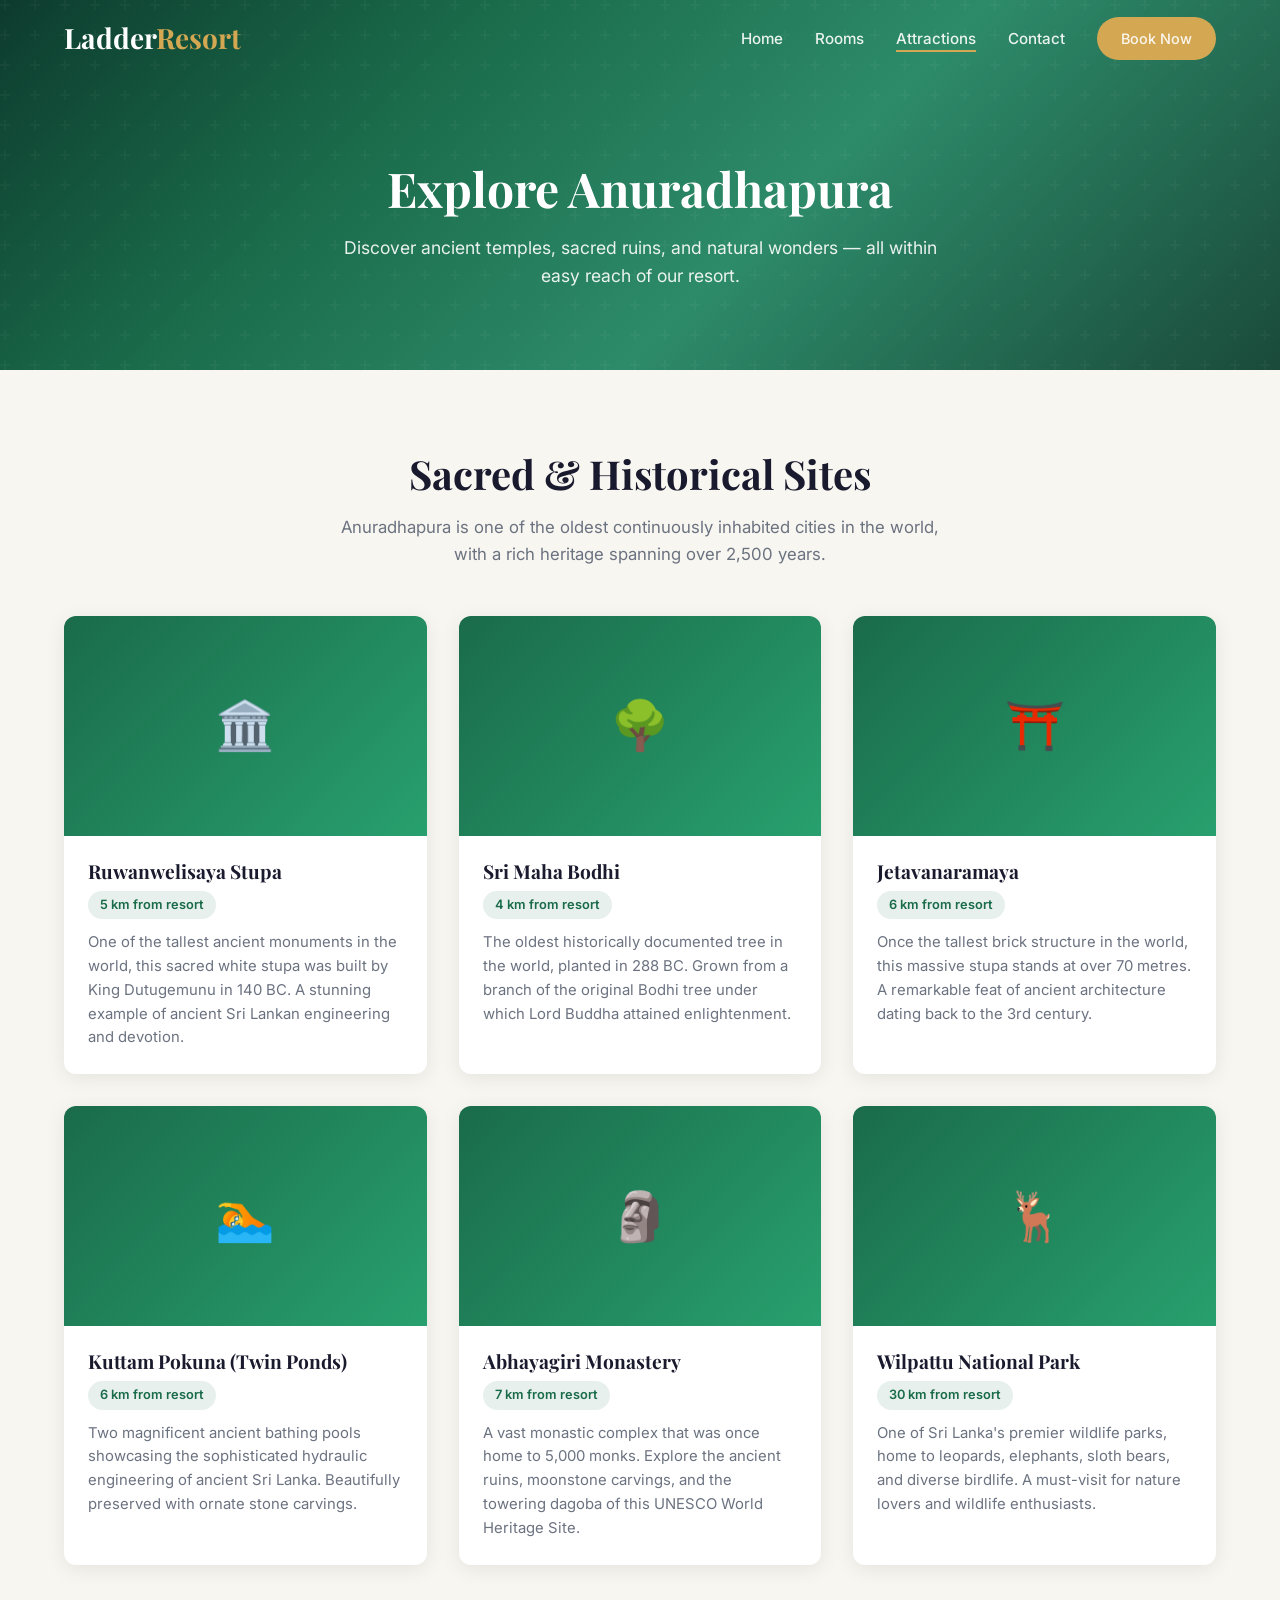
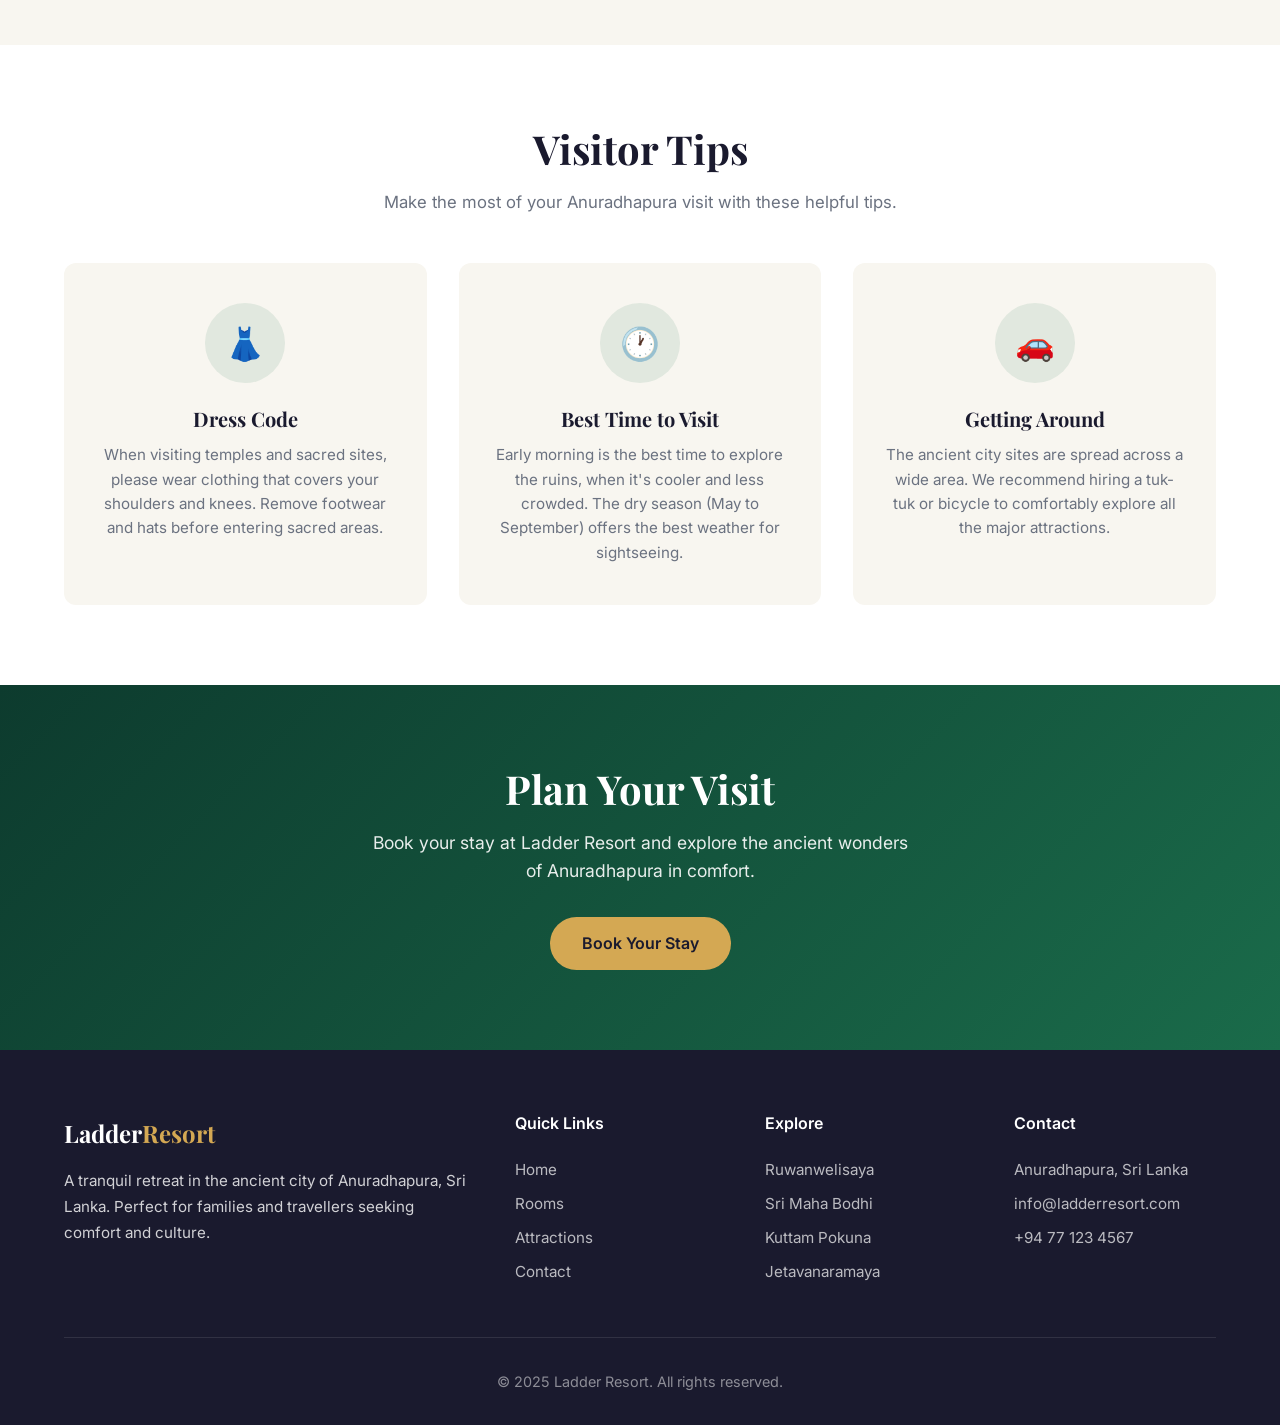
==== attractions.html @ e554f152 "Create complete resort website with homepage, rooms, attractions, and contact pages Co-authored-by: " ====
<!DOCTYPE html>
<html lang="en">
<head>
  <meta charset="UTF-8">
  <meta name="viewport" content="width=device-width, initial-scale=1.0">
  <title>Local Attractions | Ladder Resort - Anuradhapura</title>
  <meta name="description" content="Explore the ancient wonders of Anuradhapura. Discover sacred temples, historic ruins, and natural beauty near Ladder Resort.">
  <link rel="preconnect" href="https://fonts.googleapis.com">
  <link rel="preconnect" href="https://fonts.gstatic.com" crossorigin>
  <link href="https://fonts.googleapis.com/css2?family=Inter:wght@400;500;600;700&family=Playfair+Display:wght@400;600;700&display=swap" rel="stylesheet">
  <link rel="stylesheet" href="css/styles.css">
</head>
<body>

  <div class="nav-overlay"></div>

  <!-- Header -->
  <header class="header">
    <div class="container">
      <a href="index.html" class="logo">Ladder<span>Resort</span></a>
      <nav>
        <ul class="nav-links">
          <li><a href="index.html">Home</a></li>
          <li><a href="rooms.html">Rooms</a></li>
          <li><a href="attractions.html" class="active">Attractions</a></li>
          <li><a href="contact.html">Contact</a></li>
          <li><a href="contact.html" class="btn btn-accent">Book Now</a></li>
        </ul>
      </nav>
      <button class="nav-toggle" aria-label="Toggle navigation">
        <span></span>
        <span></span>
        <span></span>
      </button>
    </div>
  </header>

  <!-- Page Hero -->
  <section class="page-hero">
    <div class="hero-bg"></div>
    <div class="container">
      <h1>Explore Anuradhapura</h1>
      <p>Discover ancient temples, sacred ruins, and natural wonders — all within easy reach of our resort.</p>
    </div>
  </section>

  <!-- Attractions Section -->
  <section class="attractions">
    <div class="container">
      <h2 class="section-title">Sacred & Historical Sites</h2>
      <p class="section-subtitle">Anuradhapura is one of the oldest continuously inhabited cities in the world, with a rich heritage spanning over 2,500 years.</p>

      <div class="attractions-grid">
        <div class="attraction-card animate-on-scroll">
          <div class="attraction-img">🏛️</div>
          <div class="attraction-info">
            <h3>Ruwanwelisaya Stupa</h3>
            <span class="attraction-distance">5 km from resort</span>
            <p>One of the tallest ancient monuments in the world, this sacred white stupa was built by King Dutugemunu in 140 BC. A stunning example of ancient Sri Lankan engineering and devotion.</p>
          </div>
        </div>

        <div class="attraction-card animate-on-scroll">
          <div class="attraction-img">🌳</div>
          <div class="attraction-info">
            <h3>Sri Maha Bodhi</h3>
            <span class="attraction-distance">4 km from resort</span>
            <p>The oldest historically documented tree in the world, planted in 288 BC. Grown from a branch of the original Bodhi tree under which Lord Buddha attained enlightenment.</p>
          </div>
        </div>

        <div class="attraction-card animate-on-scroll">
          <div class="attraction-img">⛩️</div>
          <div class="attraction-info">
            <h3>Jetavanaramaya</h3>
            <span class="attraction-distance">6 km from resort</span>
            <p>Once the tallest brick structure in the world, this massive stupa stands at over 70 metres. A remarkable feat of ancient architecture dating back to the 3rd century.</p>
          </div>
        </div>

        <div class="attraction-card animate-on-scroll">
          <div class="attraction-img">🏊</div>
          <div class="attraction-info">
            <h3>Kuttam Pokuna (Twin Ponds)</h3>
            <span class="attraction-distance">6 km from resort</span>
            <p>Two magnificent ancient bathing pools showcasing the sophisticated hydraulic engineering of ancient Sri Lanka. Beautifully preserved with ornate stone carvings.</p>
          </div>
        </div>

        <div class="attraction-card animate-on-scroll">
          <div class="attraction-img">🗿</div>
          <div class="attraction-info">
            <h3>Abhayagiri Monastery</h3>
            <span class="attraction-distance">7 km from resort</span>
            <p>A vast monastic complex that was once home to 5,000 monks. Explore the ancient ruins, moonstone carvings, and the towering dagoba of this UNESCO World Heritage Site.</p>
          </div>
        </div>

        <div class="attraction-card animate-on-scroll">
          <div class="attraction-img">🦌</div>
          <div class="attraction-info">
            <h3>Wilpattu National Park</h3>
            <span class="attraction-distance">30 km from resort</span>
            <p>One of Sri Lanka's premier wildlife parks, home to leopards, elephants, sloth bears, and diverse birdlife. A must-visit for nature lovers and wildlife enthusiasts.</p>
          </div>
        </div>
      </div>
    </div>
  </section>

  <!-- Practical Tips Section -->
  <section class="amenities">
    <div class="container">
      <h2 class="section-title">Visitor Tips</h2>
      <p class="section-subtitle">Make the most of your Anuradhapura visit with these helpful tips.</p>
      <div class="amenities-grid">
        <div class="amenity-card animate-on-scroll">
          <div class="amenity-icon">👗</div>
          <h3>Dress Code</h3>
          <p>When visiting temples and sacred sites, please wear clothing that covers your shoulders and knees. Remove footwear and hats before entering sacred areas.</p>
        </div>
        <div class="amenity-card animate-on-scroll">
          <div class="amenity-icon">🕐</div>
          <h3>Best Time to Visit</h3>
          <p>Early morning is the best time to explore the ruins, when it's cooler and less crowded. The dry season (May to September) offers the best weather for sightseeing.</p>
        </div>
        <div class="amenity-card animate-on-scroll">
          <div class="amenity-icon">🚗</div>
          <h3>Getting Around</h3>
          <p>The ancient city sites are spread across a wide area. We recommend hiring a tuk-tuk or bicycle to comfortably explore all the major attractions.</p>
        </div>
      </div>
    </div>
  </section>

  <!-- CTA -->
  <section style="background:linear-gradient(135deg,#0d3b2e,#1a6b4a);color:white;text-align:center;padding:5rem 0;">
    <div class="container">
      <h2 style="color:white;margin-bottom:1rem;">Plan Your Visit</h2>
      <p style="max-width:550px;margin:0 auto 2rem;opacity:0.9;font-size:1.1rem;">Book your stay at Ladder Resort and explore the ancient wonders of Anuradhapura in comfort.</p>
      <a href="contact.html" class="btn btn-accent">Book Your Stay</a>
    </div>
  </section>

  <!-- Footer -->
  <footer class="footer">
    <div class="container">
      <div class="footer-grid">
        <div class="footer-brand">
          <a href="index.html" class="logo">Ladder<span>Resort</span></a>
          <p>A tranquil retreat in the ancient city of Anuradhapura, Sri Lanka. Perfect for families and travellers seeking comfort and culture.</p>
        </div>
        <div>
          <h4>Quick Links</h4>
          <ul class="footer-links">
            <li><a href="index.html">Home</a></li>
            <li><a href="rooms.html">Rooms</a></li>
            <li><a href="attractions.html">Attractions</a></li>
            <li><a href="contact.html">Contact</a></li>
          </ul>
        </div>
        <div>
          <h4>Explore</h4>
          <ul class="footer-links">
            <li><a href="attractions.html">Ruwanwelisaya</a></li>
            <li><a href="attractions.html">Sri Maha Bodhi</a></li>
            <li><a href="attractions.html">Kuttam Pokuna</a></li>
            <li><a href="attractions.html">Jetavanaramaya</a></li>
          </ul>
        </div>
        <div>
          <h4>Contact</h4>
          <ul class="footer-links">
            <li><a href="contact.html">Anuradhapura, Sri Lanka</a></li>
            <li><a href="mailto:info@ladderresort.com">info@ladderresort.com</a></li>
            <li><a href="tel:+94771234567">+94 77 123 4567</a></li>
          </ul>
        </div>
      </div>
      <div class="footer-bottom">
        <p>&copy; 2025 Ladder Resort. All rights reserved.</p>
      </div>
    </div>
  </footer>

  <script src="js/main.js"></script>
</body>
</html>
---- css/styles.css ----
/* ===== CSS Variables & Reset ===== */
:root {
  --primary: #1a6b4a;
  --primary-light: #28a06e;
  --accent: #d4a853;
  --accent-light: #f0d48a;
  --dark: #1a1a2e;
  --dark-light: #2d2d44;
  --light: #f8f6f0;
  --white: #ffffff;
  --gray: #6b7280;
  --gray-light: #e5e7eb;
  --shadow: 0 4px 20px rgba(0, 0, 0, 0.08);
  --shadow-lg: 0 10px 40px rgba(0, 0, 0, 0.12);
  --radius: 12px;
  --transition: 0.3s ease;
  --font-heading: 'Playfair Display', Georgia, serif;
  --font-body: 'Inter', -apple-system, BlinkMacSystemFont, sans-serif;
}

*,
*::before,
*::after {
  margin: 0;
  padding: 0;
  box-sizing: border-box;
}

html {
  scroll-behavior: smooth;
  font-size: 16px;
}

body {
  font-family: var(--font-body);
  color: var(--dark);
  line-height: 1.6;
  background-color: var(--light);
  overflow-x: hidden;
}

img {
  max-width: 100%;
  height: auto;
  display: block;
}

a {
  text-decoration: none;
  color: inherit;
  transition: color var(--transition);
}

ul {
  list-style: none;
}

.container {
  max-width: 1200px;
  margin: 0 auto;
  padding: 0 1.5rem;
}

/* ===== Typography ===== */
h1, h2, h3, h4 {
  font-family: var(--font-heading);
  line-height: 1.2;
}

h1 { font-size: 3.5rem; }
h2 { font-size: 2.5rem; }
h3 { font-size: 1.5rem; }
h4 { font-size: 1.25rem; }

.section-title {
  text-align: center;
  margin-bottom: 1rem;
  color: var(--dark);
}

.section-subtitle {
  text-align: center;
  color: var(--gray);
  max-width: 600px;
  margin: 0 auto 3rem;
  font-size: 1.05rem;
}

/* ===== Buttons ===== */
.btn {
  display: inline-block;
  padding: 0.85rem 2rem;
  border-radius: 50px;
  font-weight: 600;
  font-size: 1rem;
  cursor: pointer;
  transition: all var(--transition);
  border: none;
  font-family: var(--font-body);
}

.btn-primary {
  background: var(--primary);
  color: var(--white);
}

.btn-primary:hover {
  background: var(--primary-light);
  transform: translateY(-2px);
  box-shadow: 0 6px 20px rgba(26, 107, 74, 0.3);
}

.btn-accent {
  background: var(--accent);
  color: var(--dark);
}

.btn-accent:hover {
  background: var(--accent-light);
  transform: translateY(-2px);
  box-shadow: 0 6px 20px rgba(212, 168, 83, 0.3);
}

.btn-outline {
  background: transparent;
  color: var(--white);
  border: 2px solid var(--white);
}

.btn-outline:hover {
  background: var(--white);
  color: var(--dark);
}

/* ===== Header & Navigation ===== */
.header {
  position: fixed;
  top: 0;
  left: 0;
  width: 100%;
  z-index: 1000;
  padding: 1rem 0;
  transition: all var(--transition);
}

.header.scrolled {
  background: rgba(255, 255, 255, 0.97);
  box-shadow: var(--shadow);
  padding: 0.6rem 0;
}

.header .container {
  display: flex;
  justify-content: space-between;
  align-items: center;
}

.logo {
  font-family: var(--font-heading);
  font-size: 1.75rem;
  font-weight: 700;
  color: var(--white);
  transition: color var(--transition);
}

.logo span {
  color: var(--accent);
}

.header.scrolled .logo {
  color: var(--dark);
}

.nav-links {
  display: flex;
  gap: 2rem;
  align-items: center;
}

.nav-links a {
  color: rgba(255, 255, 255, 0.9);
  font-weight: 500;
  font-size: 0.95rem;
  position: relative;
  padding: 0.25rem 0;
}

.nav-links a::after {
  content: '';
  position: absolute;
  bottom: 0;
  left: 0;
  width: 0;
  height: 2px;
  background: var(--accent);
  transition: width var(--transition);
}

.nav-links a:hover::after,
.nav-links a.active::after {
  width: 100%;
}

.header.scrolled .nav-links a {
  color: var(--dark);
}

.nav-links .btn {
  padding: 0.6rem 1.5rem;
  font-size: 0.9rem;
}

/* Mobile Nav Toggle */
.nav-toggle {
  display: none;
  flex-direction: column;
  gap: 5px;
  cursor: pointer;
  padding: 4px;
  background: none;
  border: none;
}

.nav-toggle span {
  width: 26px;
  height: 3px;
  background: var(--white);
  border-radius: 3px;
  transition: all var(--transition);
}

.header.scrolled .nav-toggle span {
  background: var(--dark);
}

/* ===== Hero Section ===== */
.hero {
  position: relative;
  min-height: 100vh;
  display: flex;
  align-items: center;
  justify-content: center;
  text-align: center;
  color: var(--white);
  overflow: hidden;
}

.hero-bg {
  position: absolute;
  inset: 0;
  background: linear-gradient(135deg, #0d3b2e 0%, #1a6b4a 30%, #2d8b6a 60%, #1a4a3a 100%);
  z-index: -2;
}

.hero-bg::after {
  content: '';
  position: absolute;
  inset: 0;
  background: url("data:image/svg+xml,%3Csvg width='60' height='60' viewBox='0 0 60 60' xmlns='http://www.w3.org/2000/svg'%3E%3Cg fill='none' fill-rule='evenodd'%3E%3Cg fill='%23ffffff' fill-opacity='0.03'%3E%3Cpath d='M36 34v-4h-2v4h-4v2h4v4h2v-4h4v-2h-4zm0-30V0h-2v4h-4v2h4v4h2V6h4V4h-4zM6 34v-4H4v4H0v2h4v4h2v-4h4v-2H6zM6 4V0H4v4H0v2h4v4h2V6h4V4H6z'/%3E%3C/g%3E%3C/g%3E%3C/svg%3E");
}

.hero-content {
  position: relative;
  z-index: 1;
  max-width: 800px;
  padding: 0 1.5rem;
}

.hero-badge {
  display: inline-block;
  padding: 0.4rem 1.2rem;
  background: rgba(212, 168, 83, 0.2);
  border: 1px solid var(--accent);
  border-radius: 50px;
  color: var(--accent);
  font-size: 0.85rem;
  font-weight: 600;
  letter-spacing: 2px;
  text-transform: uppercase;
  margin-bottom: 1.5rem;
}

.hero h1 {
  margin-bottom: 1.5rem;
  font-size: 3.5rem;
  text-shadow: 0 2px 10px rgba(0, 0, 0, 0.2);
}

.hero p {
  font-size: 1.2rem;
  opacity: 0.9;
  margin-bottom: 2.5rem;
  max-width: 600px;
  margin-left: auto;
  margin-right: auto;
}

.hero-buttons {
  display: flex;
  gap: 1rem;
  justify-content: center;
  flex-wrap: wrap;
}

/* Decorative palm leaves */
.hero-decor {
  position: absolute;
  bottom: -2px;
  left: 0;
  width: 100%;
  z-index: 1;
}

.hero-decor svg {
  display: block;
  width: 100%;
  height: auto;
}

/* ===== Page Hero (inner pages) ===== */
.page-hero {
  position: relative;
  padding: 10rem 0 5rem;
  text-align: center;
  color: var(--white);
  overflow: hidden;
}

.page-hero .hero-bg {
  z-index: -1;
}

.page-hero h1 {
  font-size: 3rem;
  margin-bottom: 1rem;
}

.page-hero p {
  font-size: 1.1rem;
  opacity: 0.9;
  max-width: 600px;
  margin: 0 auto;
}

/* ===== Section ===== */
section {
  padding: 5rem 0;
}

/* ===== About / Overview Section ===== */
.about {
  background: var(--white);
}

.about-grid {
  display: grid;
  grid-template-columns: 1fr 1fr;
  gap: 4rem;
  align-items: center;
}

.about-image {
  position: relative;
  border-radius: var(--radius);
  overflow: hidden;
  box-shadow: var(--shadow-lg);
}

.about-image img {
  width: 100%;
  height: 400px;
  object-fit: cover;
}

.about-image .accent-border {
  position: absolute;
  top: -15px;
  left: -15px;
  width: 100%;
  height: 100%;
  border: 3px solid var(--accent);
  border-radius: var(--radius);
  z-index: -1;
}

.about-text h2 {
  margin-bottom: 1.5rem;
  color: var(--dark);
}

.about-text p {
  color: var(--gray);
  margin-bottom: 1.5rem;
  font-size: 1.05rem;
}

.about-features {
  display: grid;
  grid-template-columns: 1fr 1fr;
  gap: 1rem;
  margin-top: 2rem;
}

.about-feature {
  display: flex;
  align-items: center;
  gap: 0.75rem;
}

.about-feature .icon {
  width: 40px;
  height: 40px;
  background: rgba(26, 107, 74, 0.1);
  border-radius: 50%;
  display: flex;
  align-items: center;
  justify-content: center;
  flex-shrink: 0;
  color: var(--primary);
  font-size: 1.1rem;
}

.about-feature span {
  font-weight: 500;
  font-size: 0.95rem;
}

/* ===== Room Section ===== */
.rooms {
  background: var(--light);
}

.room-card {
  background: var(--white);
  border-radius: var(--radius);
  overflow: hidden;
  box-shadow: var(--shadow);
  max-width: 900px;
  margin: 0 auto;
}

.room-gallery {
  position: relative;
  height: 450px;
  overflow: hidden;
}

.room-gallery img {
  width: 100%;
  height: 100%;
  object-fit: cover;
  position: absolute;
  top: 0;
  left: 0;
  opacity: 0;
  transition: opacity 0.6s ease;
}

.room-gallery img.active {
  opacity: 1;
}

.gallery-nav {
  position: absolute;
  bottom: 1.5rem;
  left: 50%;
  transform: translateX(-50%);
  display: flex;
  gap: 0.5rem;
  z-index: 2;
}

.gallery-dot {
  width: 12px;
  height: 12px;
  border-radius: 50%;
  background: rgba(255, 255, 255, 0.5);
  border: 2px solid var(--white);
  cursor: pointer;
  transition: all var(--transition);
}

.gallery-dot.active {
  background: var(--accent);
  border-color: var(--accent);
}

.gallery-arrow {
  position: absolute;
  top: 50%;
  transform: translateY(-50%);
  width: 44px;
  height: 44px;
  background: rgba(255, 255, 255, 0.9);
  border: none;
  border-radius: 50%;
  cursor: pointer;
  display: flex;
  align-items: center;
  justify-content: center;
  font-size: 1.2rem;
  color: var(--dark);
  z-index: 2;
  transition: all var(--transition);
  box-shadow: 0 2px 8px rgba(0, 0, 0, 0.15);
}

.gallery-arrow:hover {
  background: var(--white);
  transform: translateY(-50%) scale(1.05);
}

.gallery-arrow.prev {
  left: 1rem;
}

.gallery-arrow.next {
  right: 1rem;
}

.room-info {
  padding: 2.5rem;
}

.room-info h3 {
  font-size: 1.75rem;
  margin-bottom: 0.5rem;
}

.room-price {
  color: var(--primary);
  font-size: 1.1rem;
  font-weight: 600;
  margin-bottom: 1.5rem;
}

.room-info p {
  color: var(--gray);
  margin-bottom: 1.5rem;
  font-size: 1.05rem;
}

.room-amenities {
  display: flex;
  flex-wrap: wrap;
  gap: 1rem;
  margin-bottom: 2rem;
}

.room-amenity {
  display: flex;
  align-items: center;
  gap: 0.5rem;
  padding: 0.5rem 1rem;
  background: var(--light);
  border-radius: 50px;
  font-size: 0.9rem;
  font-weight: 500;
}

.room-amenity .icon {
  color: var(--primary);
}

/* ===== Amenities Section ===== */
.amenities {
  background: var(--white);
}

.amenities-grid {
  display: grid;
  grid-template-columns: repeat(3, 1fr);
  gap: 2rem;
}

.amenity-card {
  text-align: center;
  padding: 2.5rem 2rem;
  background: var(--light);
  border-radius: var(--radius);
  transition: all var(--transition);
}

.amenity-card:hover {
  transform: translateY(-5px);
  box-shadow: var(--shadow);
}

.amenity-icon {
  width: 80px;
  height: 80px;
  background: rgba(26, 107, 74, 0.1);
  border-radius: 50%;
  display: flex;
  align-items: center;
  justify-content: center;
  margin: 0 auto 1.5rem;
  font-size: 2rem;
  color: var(--primary);
}

.amenity-card h3 {
  margin-bottom: 0.75rem;
  font-size: 1.25rem;
}

.amenity-card p {
  color: var(--gray);
  font-size: 0.95rem;
}

/* ===== Attractions Section ===== */
.attractions {
  background: var(--light);
}

.attractions-grid {
  display: grid;
  grid-template-columns: repeat(3, 1fr);
  gap: 2rem;
}

.attraction-card {
  background: var(--white);
  border-radius: var(--radius);
  overflow: hidden;
  box-shadow: var(--shadow);
  transition: all var(--transition);
}

.attraction-card:hover {
  transform: translateY(-5px);
  box-shadow: var(--shadow-lg);
}

.attraction-img {
  height: 220px;
  overflow: hidden;
  background: linear-gradient(135deg, var(--primary), var(--primary-light));
  display: flex;
  align-items: center;
  justify-content: center;
  color: var(--white);
  font-size: 3rem;
}

.attraction-img img {
  width: 100%;
  height: 100%;
  object-fit: cover;
}

.attraction-info {
  padding: 1.5rem;
}

.attraction-info h3 {
  margin-bottom: 0.5rem;
  font-size: 1.2rem;
}

.attraction-distance {
  display: inline-block;
  padding: 0.25rem 0.75rem;
  background: rgba(26, 107, 74, 0.1);
  color: var(--primary);
  border-radius: 50px;
  font-size: 0.8rem;
  font-weight: 600;
  margin-bottom: 0.75rem;
}

.attraction-info p {
  color: var(--gray);
  font-size: 0.93rem;
}

/* ===== Contact & Booking Section ===== */
.contact {
  background: var(--white);
}

.contact-grid {
  display: grid;
  grid-template-columns: 1fr 1fr;
  gap: 4rem;
}

.contact-info h3 {
  margin-bottom: 1.5rem;
  font-size: 1.5rem;
}

.contact-item {
  display: flex;
  gap: 1rem;
  margin-bottom: 1.5rem;
  align-items: flex-start;
}

.contact-item .icon {
  width: 48px;
  height: 48px;
  background: rgba(26, 107, 74, 0.1);
  border-radius: 50%;
  display: flex;
  align-items: center;
  justify-content: center;
  flex-shrink: 0;
  color: var(--primary);
  font-size: 1.2rem;
}

.contact-item h4 {
  margin-bottom: 0.25rem;
  font-family: var(--font-body);
  font-weight: 600;
}

.contact-item p {
  color: var(--gray);
  font-size: 0.95rem;
}

/* Booking Form */
.booking-form {
  background: var(--light);
  padding: 2.5rem;
  border-radius: var(--radius);
}

.booking-form h3 {
  margin-bottom: 1.5rem;
  font-size: 1.5rem;
}

.form-group {
  margin-bottom: 1.25rem;
}

.form-group label {
  display: block;
  margin-bottom: 0.4rem;
  font-weight: 500;
  font-size: 0.95rem;
  color: var(--dark);
}

.form-group input,
.form-group select,
.form-group textarea {
  width: 100%;
  padding: 0.8rem 1rem;
  border: 2px solid var(--gray-light);
  border-radius: 8px;
  font-size: 1rem;
  font-family: var(--font-body);
  transition: border-color var(--transition);
  background: var(--white);
}

.form-group input:focus,
.form-group select:focus,
.form-group textarea:focus {
  outline: none;
  border-color: var(--primary);
}

.form-group textarea {
  resize: vertical;
  min-height: 100px;
}

.form-row {
  display: grid;
  grid-template-columns: 1fr 1fr;
  gap: 1rem;
}

.form-message {
  padding: 1rem;
  border-radius: 8px;
  margin-top: 1rem;
  font-weight: 500;
  display: none;
}

.form-message.success {
  background: rgba(26, 107, 74, 0.1);
  color: var(--primary);
  display: block;
}

.form-message.error {
  background: rgba(220, 38, 38, 0.1);
  color: #dc2626;
  display: block;
}

/* ===== Footer ===== */
.footer {
  background: var(--dark);
  color: rgba(255, 255, 255, 0.8);
  padding: 4rem 0 2rem;
}

.footer-grid {
  display: grid;
  grid-template-columns: 2fr 1fr 1fr 1fr;
  gap: 3rem;
  margin-bottom: 3rem;
}

.footer-brand .logo {
  font-size: 1.5rem;
  margin-bottom: 1rem;
  display: inline-block;
}

.footer-brand p {
  font-size: 0.95rem;
  line-height: 1.7;
  margin-bottom: 1.5rem;
}

.footer h4 {
  color: var(--white);
  font-family: var(--font-body);
  font-weight: 600;
  margin-bottom: 1.25rem;
  font-size: 1rem;
}

.footer-links a {
  display: block;
  padding: 0.3rem 0;
  color: rgba(255, 255, 255, 0.7);
  font-size: 0.95rem;
  transition: color var(--transition);
}

.footer-links a:hover {
  color: var(--accent);
}

.footer-bottom {
  border-top: 1px solid rgba(255, 255, 255, 0.1);
  padding-top: 2rem;
  text-align: center;
  font-size: 0.9rem;
  color: rgba(255, 255, 255, 0.5);
}

/* ===== Responsive ===== */
@media (max-width: 992px) {
  h1 { font-size: 2.5rem; }
  h2 { font-size: 2rem; }

  .hero h1 { font-size: 2.8rem; }

  .about-grid {
    grid-template-columns: 1fr;
    gap: 2rem;
  }

  .amenities-grid {
    grid-template-columns: repeat(2, 1fr);
  }

  .attractions-grid {
    grid-template-columns: repeat(2, 1fr);
  }

  .contact-grid {
    grid-template-columns: 1fr;
    gap: 2rem;
  }

  .footer-grid {
    grid-template-columns: 1fr 1fr;
    gap: 2rem;
  }
}

@media (max-width: 768px) {
  h1 { font-size: 2rem; }
  h2 { font-size: 1.75rem; }

  .hero h1 { font-size: 2.2rem; }
  .hero p { font-size: 1rem; }

  .page-hero {
    padding: 8rem 0 3rem;
  }

  .page-hero h1 {
    font-size: 2.2rem;
  }

  section {
    padding: 3.5rem 0;
  }

  /* Mobile Navigation */
  .nav-links {
    position: fixed;
    top: 0;
    right: -100%;
    width: 280px;
    height: 100vh;
    background: var(--white);
    flex-direction: column;
    padding: 5rem 2rem 2rem;
    gap: 1.5rem;
    box-shadow: -5px 0 20px rgba(0, 0, 0, 0.1);
    transition: right var(--transition);
  }

  .nav-links.active {
    right: 0;
  }

  .nav-links a {
    color: var(--dark) !important;
    font-size: 1.05rem;
  }

  .nav-toggle {
    display: flex;
  }

  .nav-toggle.active span:nth-child(1) {
    transform: rotate(45deg) translate(5px, 5px);
  }

  .nav-toggle.active span:nth-child(2) {
    opacity: 0;
  }

  .nav-toggle.active span:nth-child(3) {
    transform: rotate(-45deg) translate(5px, -5px);
  }

  .nav-overlay {
    display: none;
    position: fixed;
    inset: 0;
    background: rgba(0, 0, 0, 0.5);
    z-index: 999;
  }

  .nav-overlay.active {
    display: block;
  }

  .room-gallery {
    height: 300px;
  }

  .room-info {
    padding: 1.5rem;
  }

  .amenities-grid {
    grid-template-columns: 1fr;
  }

  .form-row {
    grid-template-columns: 1fr;
  }

  .footer-grid {
    grid-template-columns: 1fr;
    gap: 2rem;
  }
}

@media (max-width: 480px) {
  .hero h1 { font-size: 1.8rem; }

  .hero-buttons {
    flex-direction: column;
    align-items: center;
  }

  .about-features {
    grid-template-columns: 1fr;
  }

  .attractions-grid {
    grid-template-columns: 1fr;
  }
}
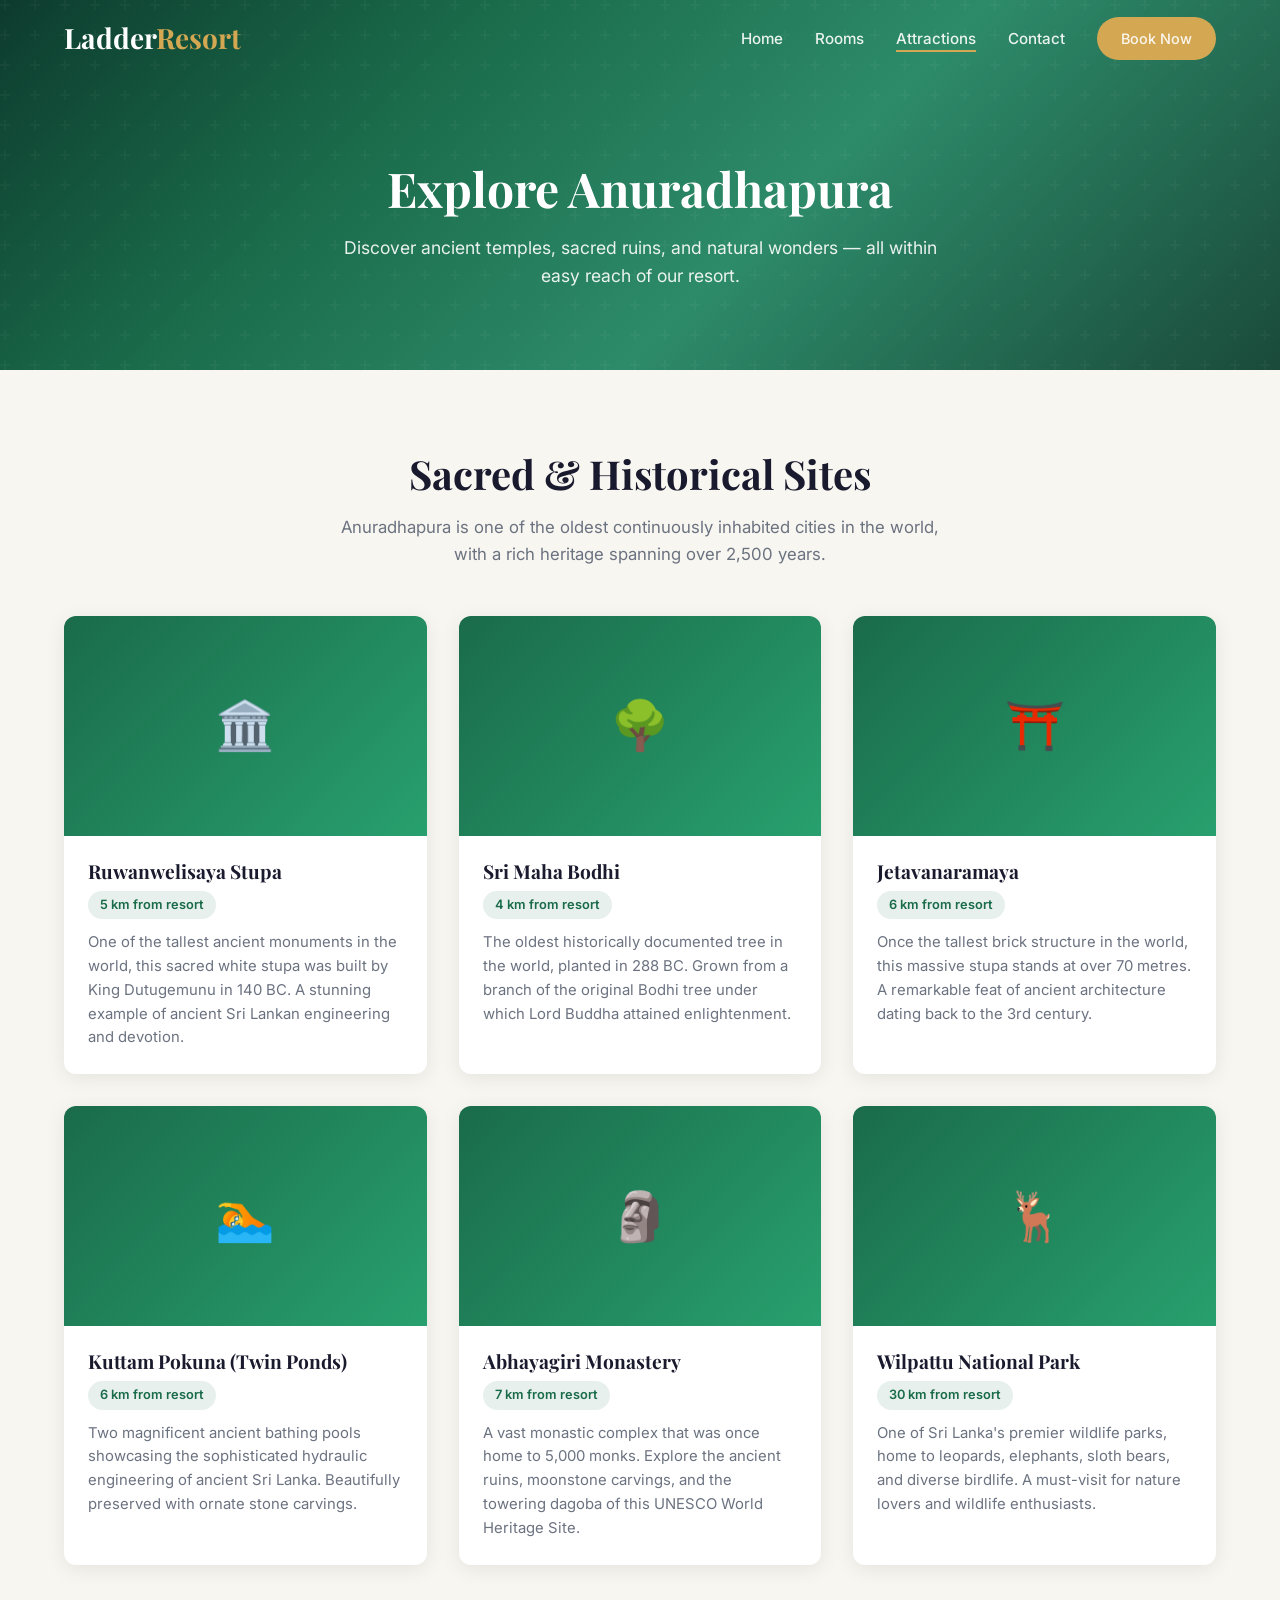
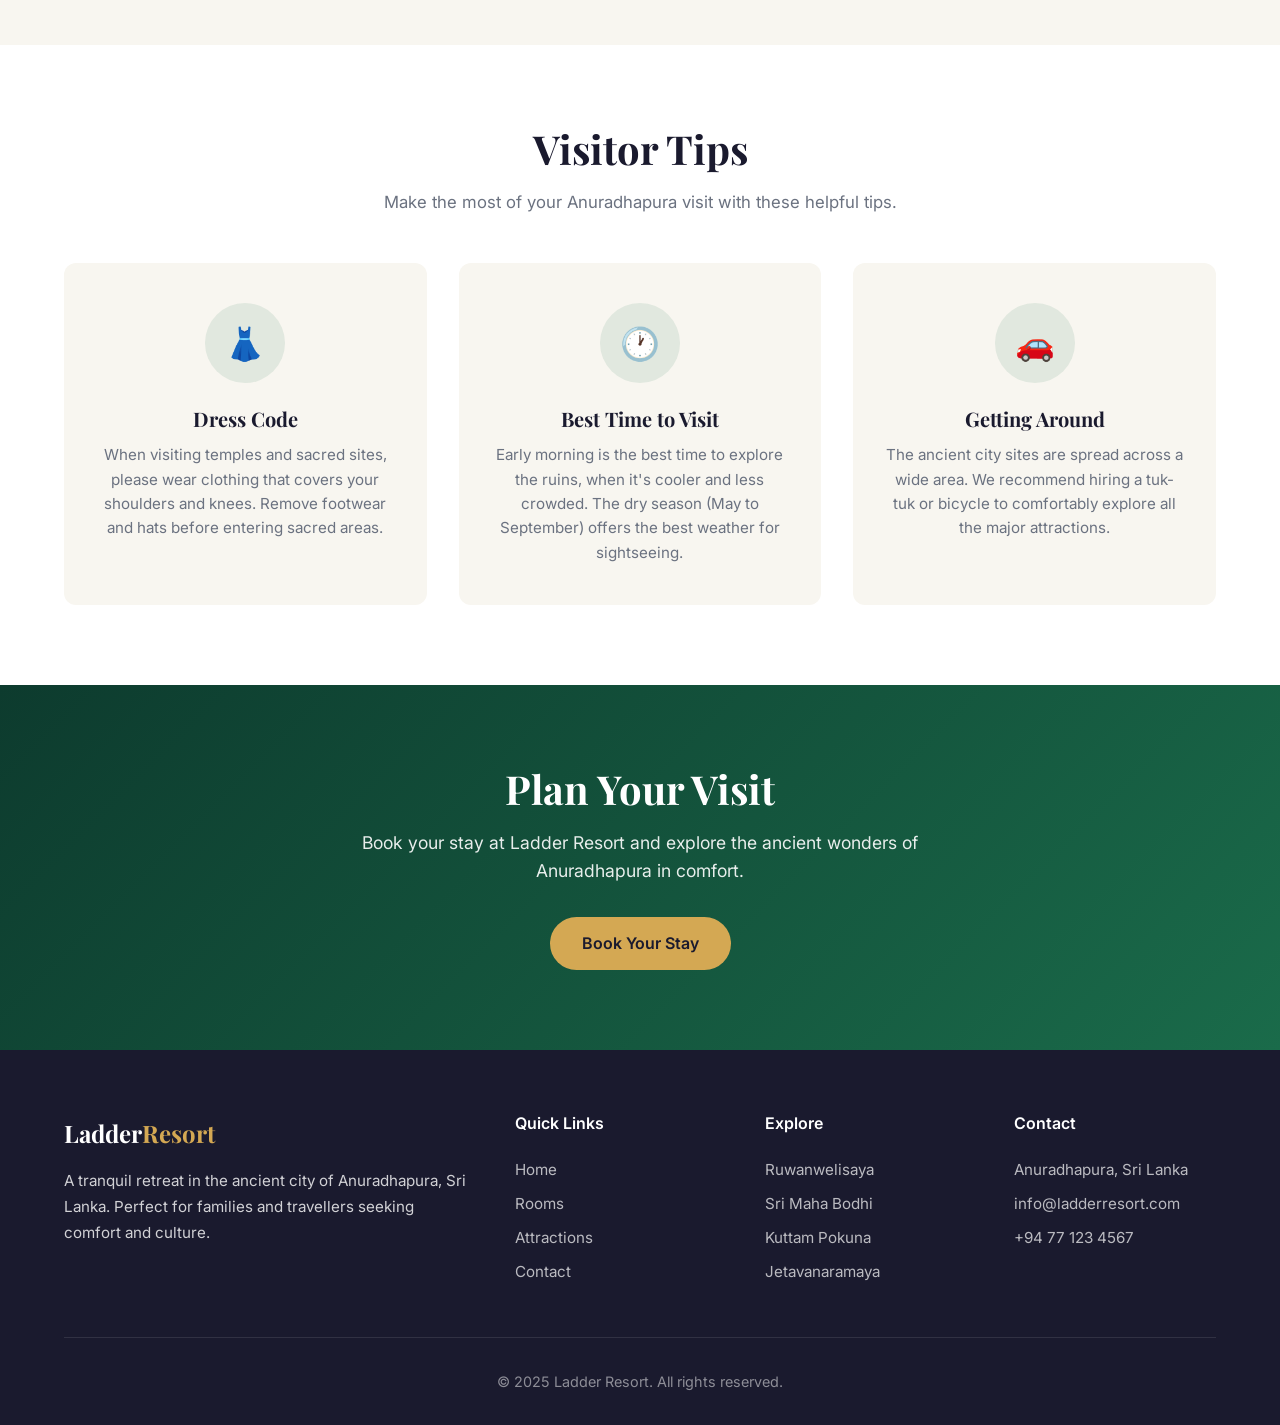
==== commit dbe6acc9: "Move inline styles to CSS classes and image error handling to JavaScript Co-authored-by: ransara3 <1" ====
--- a/attractions.html
+++ b/attractions.html
@@ -134,10 +134,10 @@
   </section>
 
   <!-- CTA -->
-  <section style="background:linear-gradient(135deg,#0d3b2e,#1a6b4a);color:white;text-align:center;padding:5rem 0;">
+  <section class="cta-section">
     <div class="container">
-      <h2 style="color:white;margin-bottom:1rem;">Plan Your Visit</h2>
-      <p style="max-width:550px;margin:0 auto 2rem;opacity:0.9;font-size:1.1rem;">Book your stay at Ladder Resort and explore the ancient wonders of Anuradhapura in comfort.</p>
+      <h2>Plan Your Visit</h2>
+      <p>Book your stay at Ladder Resort and explore the ancient wonders of Anuradhapura in comfort.</p>
       <a href="contact.html" class="btn btn-accent">Book Your Stay</a>
     </div>
   </section>
--- a/css/styles.css
+++ b/css/styles.css
@@ -540,6 +540,11 @@
   font-size: 1.05rem;
 }
 
+.room-features-heading {
+  margin: 1.5rem 0 1rem;
+  font-family: var(--font-heading);
+}
+
 .room-amenities {
   display: flex;
   flex-wrap: wrap;
@@ -849,6 +854,102 @@
   text-align: center;
   font-size: 0.9rem;
   color: rgba(255, 255, 255, 0.5);
+}
+
+/* ===== Placeholder Styles ===== */
+.image-placeholder {
+  width: 100%;
+  height: 400px;
+  background: linear-gradient(135deg, #1a6b4a, #28a06e);
+  border-radius: 12px;
+  display: flex;
+  align-items: center;
+  justify-content: center;
+  color: white;
+  font-size: 1.5rem;
+  font-family: var(--font-heading);
+}
+
+.room-preview-placeholder {
+  width: 100%;
+  height: 100%;
+  background: linear-gradient(135deg, #2d8b6a, #1a4a3a);
+  display: flex;
+  align-items: center;
+  justify-content: center;
+  color: white;
+  font-size: 1.5rem;
+  font-family: var(--font-heading);
+}
+
+.gallery-placeholder {
+  width: 100%;
+  height: 100%;
+  background: linear-gradient(135deg, #2d8b6a, #1a4a3a);
+  display: flex;
+  flex-direction: column;
+  align-items: center;
+  justify-content: center;
+  color: white;
+  font-family: var(--font-heading);
+  gap: 1rem;
+}
+
+.gallery-placeholder .placeholder-icon {
+  font-size: 3rem;
+}
+
+.gallery-placeholder .placeholder-title {
+  font-size: 1.3rem;
+}
+
+.gallery-placeholder .placeholder-sub {
+  font-size: 0.9rem;
+  opacity: 0.7;
+}
+
+.map-placeholder {
+  margin-top: 1.5rem;
+  border-radius: 12px;
+  overflow: hidden;
+  height: 200px;
+  background: linear-gradient(135deg, #e8f5e9, #c8e6c9);
+  display: flex;
+  align-items: center;
+  justify-content: center;
+  color: var(--primary);
+  font-weight: 600;
+  text-align: center;
+}
+
+.map-placeholder .map-icon {
+  font-size: 2rem;
+  margin-bottom: 0.5rem;
+}
+
+.map-placeholder a {
+  color: var(--primary);
+  text-decoration: underline;
+  font-size: 0.9rem;
+}
+
+.cta-section {
+  background: linear-gradient(135deg, #0d3b2e, #1a6b4a);
+  color: white;
+  text-align: center;
+  padding: 5rem 0;
+}
+
+.cta-section h2 {
+  color: white;
+  margin-bottom: 1rem;
+}
+
+.cta-section p {
+  max-width: 600px;
+  margin: 0 auto 2rem;
+  opacity: 0.9;
+  font-size: 1.1rem;
 }
 
 /* ===== Responsive ===== */
